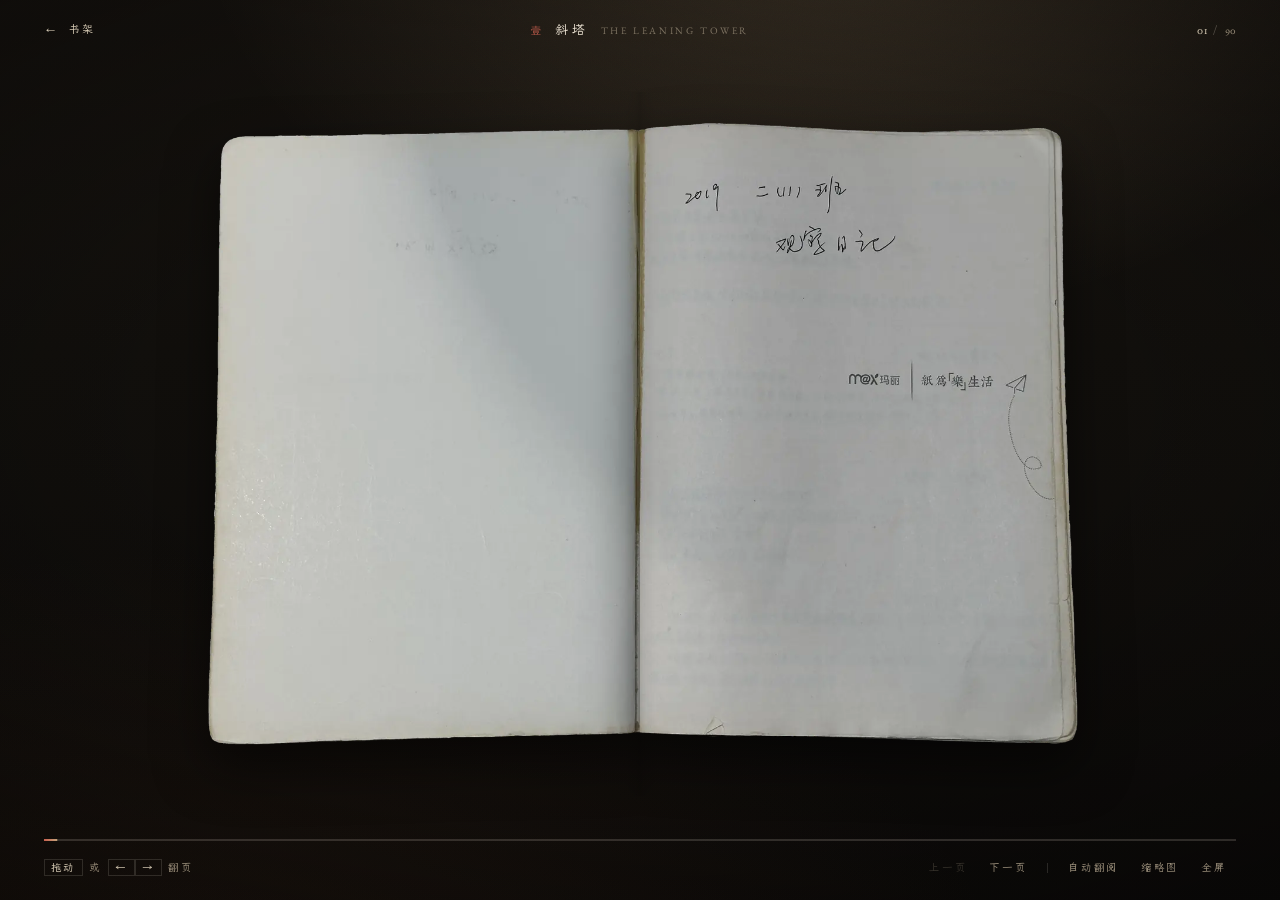
==== reader.html @ 5d22f6da "搭建两册观察日记的翻阅站 首页以书架形式陈列两本手写笔记本，阅读器用 CSS 3D「一叶翻面」 实现翻页：正面是本页右半、背面是下一页左半，支持拖拽、键盘、 触摸滑动与缩略图跳页。  - build_" ====
<!DOCTYPE html>
<html lang="zh-CN">
<head>
<meta charset="utf-8">
<meta name="viewport" content="width=device-width, initial-scale=1, viewport-fit=cover">
<title>翻阅 · 高中观察日记</title>
<meta name="theme-color" content="#0b0908">
<link rel="icon" href="data:image/svg+xml,%3Csvg xmlns='http://www.w3.org/2000/svg' viewBox='0 0 64 64'%3E%3Crect width='64' height='64' fill='%23b03a2c'/%3E%3Ctext x='32' y='42' font-family='Georgia,serif' font-size='26' fill='%23fdf3e7' text-anchor='middle'%3E311%3C/text%3E%3C/svg%3E">
<link rel="stylesheet" href="assets/css/base.css">
<link rel="stylesheet" href="assets/css/reader.css">
</head>
<body class="reader">

<div class="ambience ambience--reader" aria-hidden="true">
  <div class="ambience__lamp"></div>
  <div class="ambience__grain"></div>
  <div class="ambience__vignette"></div>
</div>

<header class="rbar">
  <a class="rback" href="index.html">
    <span class="rback__arrow" aria-hidden="true">←</span>
    <span>书架</span>
  </a>

  <div class="rtitle">
    <span class="rtitle__no num" id="bookNo">壹</span>
    <span class="rtitle__name" id="bookName">斜塔</span>
    <span class="rtitle__en" id="bookEn">The Leaning Tower</span>
  </div>

  <div class="rcount">
    <span class="num" id="pageNow">01</span>
    <span class="rcount__sep">/</span>
    <span class="num" id="pageTotal">90</span>
  </div>
</header>

<main class="stage" id="stage">
  <div class="rig" id="rig">
    <div class="book" id="book" tabindex="0" role="group" aria-roledescription="翻书" aria-label="跨页图像，可拖动翻页">
      <div class="panel panel--l" id="panelL"></div>
      <div class="panel panel--r" id="panelR"></div>
      <div class="leaf" id="leaf" hidden>
        <div class="leaf__face leaf__face--front" id="leafFront"></div>
        <div class="leaf__face leaf__face--back" id="leafBack"></div>
      </div>
      <div class="gutter" aria-hidden="true"></div>
    </div>

    <span class="edge edge--l" aria-hidden="true">←</span>
    <span class="edge edge--r" aria-hidden="true">→</span>
  </div>

  <p class="loadnote" id="loadnote" hidden>…</p>
  <p class="rotate-hint">横过来看，跨页更大</p>
</main>

<footer class="rfoot">
  <div class="bar" id="bar" role="slider" tabindex="0" aria-label="翻页进度" aria-valuemin="1" aria-valuemax="90" aria-valuenow="1">
    <div class="bar__track"><div class="bar__fill" id="barFill"></div></div>
  </div>

  <div class="rfoot__row">
    <p class="rhint">
      <span class="rhint__k">拖动</span> 或
      <span class="rhint__k">←</span><span class="rhint__k">→</span> 翻页
    </p>
    <div class="rtools">
      <button class="tool" id="btnPrev" aria-label="上一页">上一页</button>
      <button class="tool" id="btnNext" aria-label="下一页">下一页</button>
      <span class="rtools__sep" aria-hidden="true"></span>
      <button class="tool" id="btnAuto" aria-pressed="false">自动翻阅</button>
      <button class="tool" id="btnStrip" aria-pressed="false">缩略图</button>
      <button class="tool" id="btnFull" aria-pressed="false">全屏</button>
    </div>
  </div>
</footer>

<section class="strip" id="strip" hidden aria-label="缩略图">
  <div class="strip__inner">
    <div class="strip__head">
      <span class="strip__title">全部 <span class="num" id="stripCount">90</span> 个跨页</span>
      <button class="tool tool--plain" id="btnStripClose">收起</button>
    </div>
    <div class="strip__scroll" id="stripScroll"></div>
  </div>
</section>

<div class="toast" id="toast" hidden role="status"></div>

<div class="veil" id="veil">
  <div class="veil__inner">
    <span class="veil__no num" id="veilNo">壹</span>
    <span class="veil__title" id="veilTitle">斜塔</span>
    <span class="veil__line" aria-hidden="true"></span>
  </div>
</div>

<noscript>
  <p style="position:fixed;inset:auto 0 24px;text-align:center;color:#d8ccb6">
    这个阅览室需要 JavaScript 才能翻页。
  </p>
</noscript>

<script src="assets/js/books-data.js"></script>
<script src="assets/js/flipbook.js"></script>
<script src="assets/js/reader.js"></script>
</body>
</html>
---- assets/css/base.css ----
/* ==========================================================================
   base.css — 全站设计基底
   职责：设计变量、字体、重置、以及「暗房 / 纸」这一套共享氛围层。
   页面级布局分别在 home.css / reader.css 里，不在这里堆组件。
   ========================================================================== */

@font-face {
  font-family: "WenKai";
  src: url("../fonts/wenkai.woff2") format("woff2");
  font-weight: 300 500;
  font-style: normal;
  font-display: swap;
}

@font-face {
  font-family: "Garamond";
  src: url("../fonts/garamond.woff2") format("woff2");
  font-weight: 400 600;
  font-style: normal;
  font-display: swap;
}

:root {
  /* 暗房 */
  --room: #100e0b;
  --room-2: #17130e;
  --room-3: #221c15;

  /* 纸 */
  --paper: #f0e7d7;
  --paper-2: #d8ccb6;
  --paper-3: #9b8f7b;

  /* 朱砂与黄铜 */
  --seal: #b03a2c;
  --seal-soft: #c9604f;
  --brass: #c4a37a;

  --line: rgba(240, 231, 215, 0.14);
  --line-strong: rgba(240, 231, 215, 0.28);

  --font-cn: "WenKai", "LXGW WenKai", "Songti SC", "Noto Serif CJK SC", serif;
  --font-lat: "Garamond", "EB Garamond", Georgia, serif;

  --ease-out: cubic-bezier(0.16, 1, 0.3, 1);
  --ease-io: cubic-bezier(0.65, 0, 0.35, 1);
}

*,
*::before,
*::after {
  box-sizing: border-box;
}

html {
  -webkit-text-size-adjust: 100%;
}

body {
  margin: 0;
  min-height: 100svh;
  background: var(--room);
  color: var(--paper);
  font-family: var(--font-cn);
  font-weight: 300;
  font-synthesis: none;
  -webkit-font-smoothing: antialiased;
  text-rendering: optimizeLegibility;
  overflow-x: hidden;
}

img {
  display: block;
  max-width: 100%;
}

a {
  color: inherit;
  text-decoration: none;
}

button {
  font: inherit;
  color: inherit;
  background: none;
  border: 0;
  padding: 0;
  cursor: pointer;
}

:focus-visible {
  outline: 1px solid var(--brass);
  outline-offset: 6px;
}

::selection {
  background: var(--seal);
  color: var(--paper);
}

/* --- 氛围层：灯光 / 颗粒 / 暗角 --------------------------------------- */

.ambience {
  position: fixed;
  inset: 0;
  z-index: 0;
  pointer-events: none;
  overflow: hidden;
}

.ambience__lamp {
  position: absolute;
  inset: -20% -10% auto;
  height: 140%;
  background:
    radial-gradient(58% 46% at 62% 8%, rgba(255, 214, 158, 0.16), transparent 70%),
    radial-gradient(80% 60% at 20% 100%, rgba(120, 74, 40, 0.18), transparent 70%),
    linear-gradient(180deg, #17130f 0%, #100e0b 42%, #0b0908 100%);
}

.ambience__grain {
  position: absolute;
  inset: -50%;
  opacity: 0.22;
  mix-blend-mode: overlay;
  background-image: url("data:image/svg+xml,%3Csvg xmlns='http://www.w3.org/2000/svg' width='180' height='180'%3E%3Cfilter id='n'%3E%3CfeTurbulence type='fractalNoise' baseFrequency='0.85' numOctaves='3' stitchTiles='stitch'/%3E%3C/filter%3E%3Crect width='180' height='180' filter='url(%23n)' opacity='0.5'/%3E%3C/svg%3E");
}

.ambience__vignette {
  position: absolute;
  inset: 0;
  background: radial-gradient(120% 90% at 50% 45%, transparent 30%, rgba(0, 0, 0, 0.62) 100%);
}

/* --- 共享排版 -------------------------------------------------------- */

.eyebrow {
  margin: 0;
  display: flex;
  align-items: center;
  gap: 12px;
  font-family: var(--font-lat);
  font-size: 11px;
  letter-spacing: 0.34em;
  text-transform: uppercase;
  color: var(--paper-3);
}

.eyebrow::before {
  content: "";
  width: 34px;
  height: 1px;
  background: var(--line-strong);
}

.rule {
  height: 1px;
  background: var(--line);
  border: 0;
  margin: 0;
}

.num {
  font-family: var(--font-lat);
  font-variant-numeric: tabular-nums lining-nums;
  letter-spacing: 0.02em;
}

/* 朱砂印：站内唯一的高饱和色，只用在「班号」这一处。 */
.seal {
  display: grid;
  place-items: center;
  width: 46px;
  height: 46px;
  border: 1px solid rgba(255, 240, 230, 0.5);
  background: var(--seal);
  color: #fdf3e7;
  font-family: var(--font-lat);
  font-size: 15px;
  letter-spacing: 0.02em;
  box-shadow: 0 2px 14px rgba(176, 58, 44, 0.35);
  transform: rotate(-4deg);
}

/* 细微的入场：只给首屏需要交代顺序的元素用 */
@keyframes rise {
  from {
    opacity: 0;
    transform: translateY(18px);
  }
  to {
    opacity: 1;
    transform: none;
  }
}

@keyframes fade {
  from {
    opacity: 0;
  }
  to {
    opacity: 1;
  }
}

@media (prefers-reduced-motion: reduce) {
  *,
  *::before,
  *::after {
    animation-duration: 0.001ms !important;
    animation-iteration-count: 1 !important;
    transition-duration: 0.001ms !important;
  }
}
---- assets/css/reader.css ----
/* ==========================================================================
   reader.css — 阅览室：舞台、翻页、工具条、缩略图
   页面只保留一条主线：书在中间，其余控件都退到边缘。
   ========================================================================== */

body.reader {
  height: 100svh;
  overflow: hidden;
  display: flex;
  flex-direction: column;
  background: #0b0908;
}

/* --- 顶栏 ------------------------------------------------------------- */

.rbar {
  position: relative;
  z-index: 20;
  display: grid;
  grid-template-columns: 1fr auto 1fr;
  align-items: center;
  gap: 16px;
  padding: clamp(14px, 2.4vh, 26px) clamp(16px, 3.4vw, 46px);
  font-size: 11px;
  letter-spacing: 0.2em;
  color: var(--paper-3);
}

.rback {
  justify-self: start;
  display: inline-flex;
  align-items: center;
  gap: 9px;
  color: var(--paper-2);
  transition: color 0.35s;
}

.rback:hover {
  color: var(--paper);
}

.rback__arrow {
  font-family: var(--font-lat);
  font-size: 14px;
  transition: transform 0.4s var(--ease-out);
}

.rback:hover .rback__arrow {
  transform: translateX(-3px);
}

.rtitle {
  display: inline-flex;
  align-items: baseline;
  gap: 12px;
  color: var(--paper-2);
}

.rtitle__no {
  font-size: 10px;
  letter-spacing: 0.24em;
  color: var(--seal-soft);
}

.rtitle__name {
  font-size: 13px;
  letter-spacing: 0.28em;
  color: var(--paper);
}

.rtitle__en {
  font-family: var(--font-lat);
  font-size: 10px;
  letter-spacing: 0.26em;
  text-transform: uppercase;
  color: var(--paper-3);
  opacity: 0.75;
}

.rcount {
  justify-self: end;
  display: inline-flex;
  align-items: baseline;
  gap: 6px;
  font-size: 12px;
  color: var(--paper-2);
}

.rcount__sep {
  color: var(--line-strong);
}

#pageTotal {
  color: var(--paper-3);
  font-size: 11px;
}

/* --- 舞台 ------------------------------------------------------------- */

.stage::before {
  content: "";
  position: absolute;
  left: 50%;
  top: 47%;
  width: min(1240px, 98vw);
  aspect-ratio: 1.62;
  transform: translate(-50%, -50%);
  background: radial-gradient(50% 50% at 50% 50%, rgba(255, 205, 148, 0.14), transparent 66%);
  pointer-events: none;
  z-index: -1;
}

.stage {
  flex: 1;
  min-height: 0;
  position: relative;
  z-index: 10;
  display: grid;
  place-items: center;
  padding: 0 clamp(14px, 3vw, 40px);
}

.rig {
  --book-w: min(93vw, calc((100svh - 196px) * 1.3333));
  position: relative;
  width: var(--book-w);
  aspect-ratio: 4 / 3;
  perspective: 2400px;
  perspective-origin: 50% 46%;
  transition: width 0.5s var(--ease-out);
}

/* 缩略图抽起来时，把书缩小让位，别被盖住 */
body.strip-open .rig {
  --book-w: min(90vw, calc((100svh - 392px) * 1.3333));
}

.book {
  position: absolute;
  inset: 0;
  transform-style: preserve-3d;
  cursor: grab;
  touch-action: pan-y;
}

.book.is-dragging {
  cursor: grabbing;
}

.book.is-turning {
  cursor: grabbing;
}

.panel {
  position: absolute;
  top: 0;
  width: 50%;
  height: 100%;
  background-repeat: no-repeat;
  background-size: 200% 100%;
  filter: drop-shadow(0 22px 26px rgba(0, 0, 0, 0.55));
  transition: opacity 0.18s ease;
}

.panel--l {
  left: 0;
  background-position: left center;
}

.panel--r {
  left: 50%;
  background-position: right center;
}

.book.is-jumping .panel {
  opacity: 0;
}

/* 翻起的那一叶 */
.leaf {
  position: absolute;
  top: 0;
  left: 50%;
  width: 50%;
  height: 100%;
  transform-origin: left center;
  transform-style: preserve-3d;
  will-change: transform;
  pointer-events: none;
}

.leaf__face {
  position: absolute;
  inset: 0;
  background-repeat: no-repeat;
  background-size: 200% 100%;
  backface-visibility: hidden;
  -webkit-backface-visibility: hidden;
}

.leaf__face::after {
  content: "";
  position: absolute;
  inset: 0;
  opacity: calc(var(--shade, 0) * 0.62);
  pointer-events: none;
}

.leaf__face--front {
  background-position: right center;
}

.leaf__face--front::after {
  background: linear-gradient(90deg, rgba(0, 0, 0, 0.55), rgba(0, 0, 0, 0) 52%);
}

.leaf__face--back {
  background-position: left center;
  transform: rotateY(180deg);
}

.leaf__face--back::after {
  background: linear-gradient(270deg, rgba(0, 0, 0, 0.55), rgba(0, 0, 0, 0) 52%);
}

/* 书脊的折痕与压暗；翻页时随角度加深 */
.gutter {
  position: absolute;
  top: 0;
  left: 50%;
  width: 3.2%;
  height: 100%;
  transform: translateX(-50%);
  pointer-events: none;
  background: linear-gradient(90deg,
      transparent, rgba(0, 0, 0, 0.12) 38%, rgba(0, 0, 0, 0.24) 50%,
      rgba(0, 0, 0, 0.12) 62%, transparent);
  opacity: 0.42;
  mix-blend-mode: multiply;
}

/* 左右翻页提示 */
.edge {
  position: absolute;
  top: 50%;
  z-index: 2;
  display: grid;
  place-items: center;
  width: 40px;
  height: 64px;
  margin-top: -32px;
  font-family: var(--font-lat);
  font-size: 15px;
  color: var(--paper-2);
  border: 1px solid var(--line);
  background: rgba(16, 14, 11, 0.35);
  backdrop-filter: blur(2px);
  opacity: 0;
  transition: opacity 0.45s, transform 0.45s var(--ease-out), border-color 0.45s;
  pointer-events: none;
}

.edge--l {
  left: -56px;
  border-right: 0;
}

.edge--r {
  right: -56px;
  border-left: 0;
}

.rig:hover .edge {
  opacity: 0.8;
}

.rig:hover .edge--l {
  transform: translateX(-4px);
}

.rig:hover .edge--r {
  transform: translateX(4px);
}

.book.is-turning ~ .edge,
.book.is-dragging ~ .edge {
  opacity: 0;
}

.rotate-hint {
  display: none;
}

@media (max-width: 860px) and (orientation: portrait) {
  .rotate-hint {
    display: block;
    position: absolute;
    left: 50%;
    bottom: 8px;
    transform: translateX(-50%);
    margin: 0;
    white-space: nowrap;
    font-size: 10px;
    letter-spacing: 0.26em;
    color: var(--paper-3);
  }
}

.loadnote {
  position: absolute;
  left: 50%;
  bottom: 6px;
  transform: translateX(-50%);
  margin: 0;
  font-size: 10px;
  letter-spacing: 0.3em;
  color: var(--paper-3);
  animation: fade 0.6s ease both;
}

/* 到头了的回弹 */
@keyframes bumpL {
  0%, 100% { transform: translateX(0); }
  35% { transform: translateX(-16px); }
  70% { transform: translateX(5px); }
}

@keyframes bumpR {
  0%, 100% { transform: translateX(0); }
  35% { transform: translateX(16px); }
  70% { transform: translateX(-5px); }
}

.book.is-bump-prev {
  animation: bumpL 0.46s var(--ease-io);
}

.book.is-bump-next {
  animation: bumpR 0.46s var(--ease-io);
}

/* --- 底栏 ------------------------------------------------------------- */

.rfoot {
  position: relative;
  z-index: 20;
  padding: 0 clamp(16px, 3.4vw, 46px) clamp(14px, 2.2vh, 24px);
}

.bar {
  padding: 10px 0 8px;
  cursor: pointer;
}

.bar__track {
  position: relative;
  height: 2px;
  background: rgba(240, 231, 215, 0.16);
  transition: height 0.3s, background 0.3s;
}

.bar:hover .bar__track,
.bar:focus-visible .bar__track {
  height: 3px;
  background: rgba(240, 231, 215, 0.2);
}

.bar__fill {
  position: absolute;
  inset: 0 auto 0 0;
  width: 100%;
  background: linear-gradient(90deg, var(--seal-soft), var(--brass));
  transform: scaleX(0.01);
  transform-origin: left center;
  transition: transform 0.55s var(--ease-out);
}

.rfoot__row {
  display: flex;
  align-items: center;
  justify-content: space-between;
  gap: 18px;
  padding-top: 6px;
  font-size: 10.5px;
  letter-spacing: 0.18em;
  color: var(--paper-3);
}

.rhint {
  margin: 0;
}

.rhint__k {
  display: inline-block;
  padding: 1px 6px;
  border: 1px solid var(--line);
  color: var(--paper-2);
}

.rtools {
  display: flex;
  align-items: center;
  gap: 2px;
}

.rtools__sep {
  width: 1px;
  height: 10px;
  margin: 0 8px;
  background: var(--line);
}

.tool {
  position: relative;
  padding: 6px 10px;
  color: var(--paper-3);
  letter-spacing: 0.16em;
  transition: color 0.3s;
}

.tool::after {
  content: "";
  position: absolute;
  left: 10px;
  right: 10px;
  bottom: 2px;
  height: 1px;
  background: currentColor;
  transform: scaleX(0);
  transform-origin: left center;
  transition: transform 0.4s var(--ease-out);
}

.tool:hover {
  color: var(--paper);
}

.tool:hover::after {
  transform: scaleX(1);
}

.tool[aria-pressed="true"] {
  color: var(--brass);
}

.tool[aria-pressed="true"]::after {
  transform: scaleX(1);
}

.tool:disabled {
  opacity: 0.3;
  cursor: default;
}

.tool--plain::after {
  display: none;
}

/* --- 缩略图 ----------------------------------------------------------- */

.strip {
  position: fixed;
  left: 0;
  right: 0;
  bottom: 0;
  z-index: 40;
  background: rgba(12, 10, 8, 0.94);
  backdrop-filter: blur(14px);
  border-top: 1px solid var(--line);
  transform: translateY(0);
  animation: stripIn 0.45s var(--ease-out) both;
}

.strip[hidden] {
  display: none;
}

@keyframes stripIn {
  from { transform: translateY(100%); }
  to { transform: translateY(0); }
}

.strip__inner {
  padding: 14px clamp(14px, 3vw, 40px) 18px;
}

.strip__head {
  display: flex;
  align-items: baseline;
  justify-content: space-between;
  padding-bottom: 10px;
}

.strip__title {
  font-size: 10.5px;
  letter-spacing: 0.24em;
  color: var(--paper-3);
}

.strip__scroll {
  display: flex;
  gap: 8px;
  overflow-x: auto;
  overflow-y: hidden;
  padding-bottom: 8px;
  scrollbar-width: thin;
  scrollbar-color: var(--line-strong) transparent;
  scroll-behavior: smooth;
}

.strip__scroll::-webkit-scrollbar {
  height: 4px;
}

.strip__scroll::-webkit-scrollbar-thumb {
  background: var(--line-strong);
}

.thumb {
  flex: 0 0 auto;
  width: clamp(84px, 8vw, 118px);
  aspect-ratio: 4 / 3;
  padding: 0;
  border: 1px solid transparent;
  background-color: #1a1611;
  background-size: cover;
  background-position: center;
  opacity: 0.5;
  transition: opacity 0.3s, border-color 0.3s, transform 0.3s var(--ease-out);
}

.thumb:hover {
  opacity: 0.9;
  transform: translateY(-2px);
}

.thumb[aria-current="true"] {
  opacity: 1;
  border-color: var(--brass);
}

/* --- 提示 / 幕布 ------------------------------------------------------ */

.toast {
  position: fixed;
  left: 50%;
  bottom: 96px;
  z-index: 45;
  transform: translateX(-50%);
  padding: 10px 16px;
  font-size: 11px;
  letter-spacing: 0.14em;
  color: var(--paper);
  background: rgba(28, 22, 16, 0.95);
  border: 1px solid var(--line);
  animation: fade 0.3s ease both;
}

.veil {
  position: fixed;
  inset: 0;
  z-index: 60;
  display: grid;
  place-items: center;
  background: #0b0908;
  transition: opacity 0.7s ease, visibility 0.7s;
}

.veil.is-gone {
  opacity: 0;
  visibility: hidden;
  pointer-events: none;
}

.veil__inner {
  display: flex;
  flex-direction: column;
  align-items: center;
  gap: 16px;
}

.veil__no {
  font-size: 11px;
  color: var(--seal-soft);
  letter-spacing: 0.3em;
}

.veil__title {
  writing-mode: vertical-rl;
  font-size: clamp(26px, 3vw, 38px);
  letter-spacing: 0.34em;
  color: var(--paper-2);
}

.veil__line {
  width: 1px;
  height: 56px;
  background: linear-gradient(var(--line-strong), transparent);
  animation: veilLine 1.6s var(--ease-io) infinite;
}

@keyframes veilLine {
  0%, 100% { transform: scaleY(0.4); opacity: 0.4; }
  50% { transform: scaleY(1); opacity: 1; }
}

/* --- 窄屏 / 矮屏 ------------------------------------------------------ */

@media (max-width: 860px) {
  .rtitle__en {
    display: none;
  }

  .rfoot__row {
    flex-direction: column;
    align-items: flex-start;
    gap: 8px;
  }

  .rhint {
    display: none;
  }

  .rtools {
    width: 100%;
    justify-content: space-between;
  }

  .tool {
    padding: 8px 6px;
  }

  .rig {
    --book-w: min(96vw, calc((100svh - 232px) * 1.3333));
  }

  .edge {
    display: none;
  }
}

@media (max-height: 560px) {
  .rhint {
    display: none;
  }

  .rig {
    --book-w: min(90vw, calc((100svh - 150px) * 1.3333));
  }
}
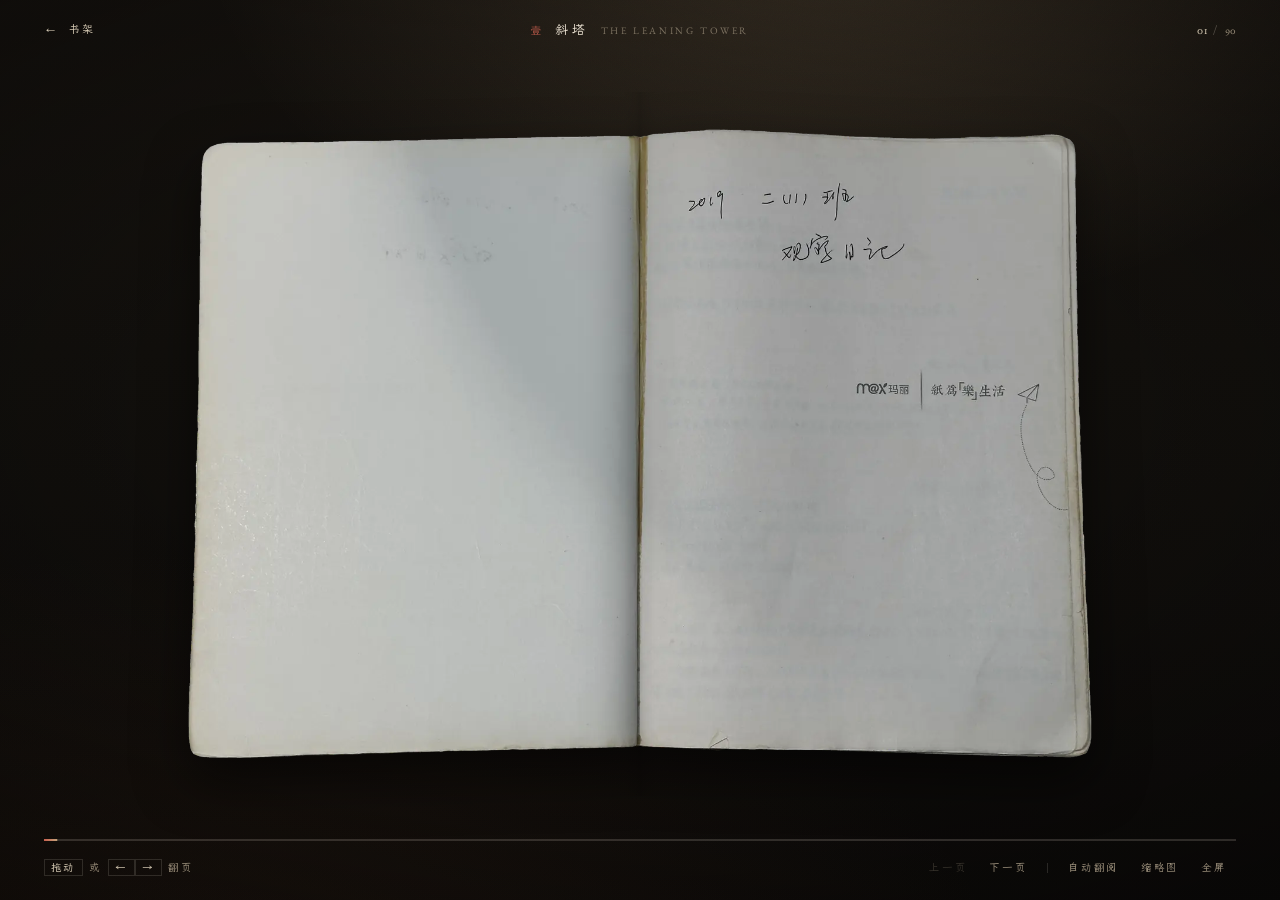
==== commit 28902fe0: "翻页时书脊钉死在画面中线 原来是 rotateY(a) translateZ(z)：translateZ 作用在旋转后的坐标系里，等于沿页面 法线平移，书脊会跟着走 z·sin(a)，最多偏 26px" ====
--- a/reader.html
+++ b/reader.html
@@ -41,11 +41,11 @@
     <div class="book" id="book" tabindex="0" role="group" aria-roledescription="翻书" aria-label="跨页图像，可拖动翻页">
       <div class="panel panel--l" id="panelL"></div>
       <div class="panel panel--r" id="panelR"></div>
+      <div class="gutter" aria-hidden="true"></div>
       <div class="leaf" id="leaf" hidden>
         <div class="leaf__face leaf__face--front" id="leafFront"></div>
         <div class="leaf__face leaf__face--back" id="leafBack"></div>
       </div>
-      <div class="gutter" aria-hidden="true"></div>
     </div>
 
     <span class="edge edge--l" aria-hidden="true">←</span>
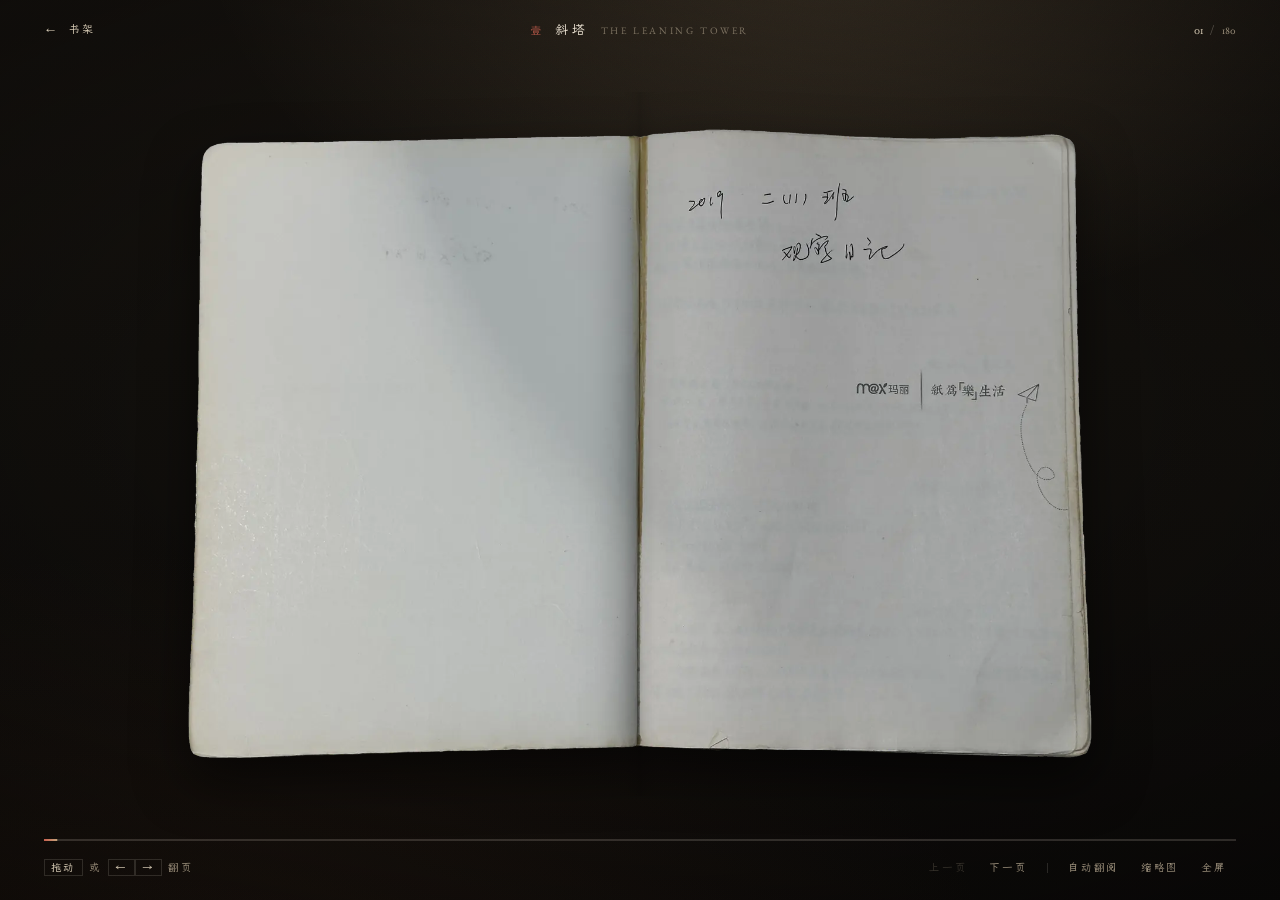
==== commit a5b0a711: "站点改名十一班观察日记，计量口径改为页 站名与班号：全站文案改「11班观察日记」，311 收敛为 11； 大标题写「十一」以避开竖排时数字侧倒，字体子集随之重跑。  计量口径：跨页改为页，按每张图左右" ====
--- a/reader.html
+++ b/reader.html
@@ -3,9 +3,9 @@
 <head>
 <meta charset="utf-8">
 <meta name="viewport" content="width=device-width, initial-scale=1, viewport-fit=cover">
-<title>翻阅 · 高中观察日记</title>
+<title>翻阅 · 11班观察日记</title>
 <meta name="theme-color" content="#0b0908">
-<link rel="icon" href="data:image/svg+xml,%3Csvg xmlns='http://www.w3.org/2000/svg' viewBox='0 0 64 64'%3E%3Crect width='64' height='64' fill='%23b03a2c'/%3E%3Ctext x='32' y='42' font-family='Georgia,serif' font-size='26' fill='%23fdf3e7' text-anchor='middle'%3E311%3C/text%3E%3C/svg%3E">
+<link rel="icon" href="data:image/svg+xml,%3Csvg xmlns='http://www.w3.org/2000/svg' viewBox='0 0 64 64'%3E%3Crect width='64' height='64' fill='%23b03a2c'/%3E%3Ctext x='32' y='42' font-family='Georgia,serif' font-size='26' fill='%23fdf3e7' text-anchor='middle'%3E11%3C/text%3E%3C/svg%3E">
 <link rel="stylesheet" href="assets/css/base.css">
 <link rel="stylesheet" href="assets/css/reader.css">
 </head>
@@ -32,13 +32,13 @@
   <div class="rcount">
     <span class="num" id="pageNow">01</span>
     <span class="rcount__sep">/</span>
-    <span class="num" id="pageTotal">90</span>
+    <span class="num" id="pageTotal">180</span>
   </div>
 </header>
 
 <main class="stage" id="stage">
   <div class="rig" id="rig">
-    <div class="book" id="book" tabindex="0" role="group" aria-roledescription="翻书" aria-label="跨页图像，可拖动翻页">
+    <div class="book" id="book" tabindex="0" role="group" aria-roledescription="翻书" aria-label="整页图像，可拖动翻页">
       <div class="panel panel--l" id="panelL"></div>
       <div class="panel panel--r" id="panelR"></div>
       <div class="gutter" aria-hidden="true"></div>
@@ -53,11 +53,11 @@
   </div>
 
   <p class="loadnote" id="loadnote" hidden>…</p>
-  <p class="rotate-hint">横过来看，跨页更大</p>
+  <p class="rotate-hint">横过来看，整页更大</p>
 </main>
 
 <footer class="rfoot">
-  <div class="bar" id="bar" role="slider" tabindex="0" aria-label="翻页进度" aria-valuemin="1" aria-valuemax="90" aria-valuenow="1">
+  <div class="bar" id="bar" role="slider" tabindex="0" aria-label="翻页进度" aria-valuemin="1" aria-valuemax="180" aria-valuenow="1">
     <div class="bar__track"><div class="bar__fill" id="barFill"></div></div>
   </div>
 
@@ -80,7 +80,7 @@
 <section class="strip" id="strip" hidden aria-label="缩略图">
   <div class="strip__inner">
     <div class="strip__head">
-      <span class="strip__title">全部 <span class="num" id="stripCount">90</span> 个跨页</span>
+      <span class="strip__title">全部 <span class="num" id="stripCount">180</span> 页</span>
       <button class="tool tool--plain" id="btnStripClose">收起</button>
     </div>
     <div class="strip__scroll" id="stripScroll"></div>
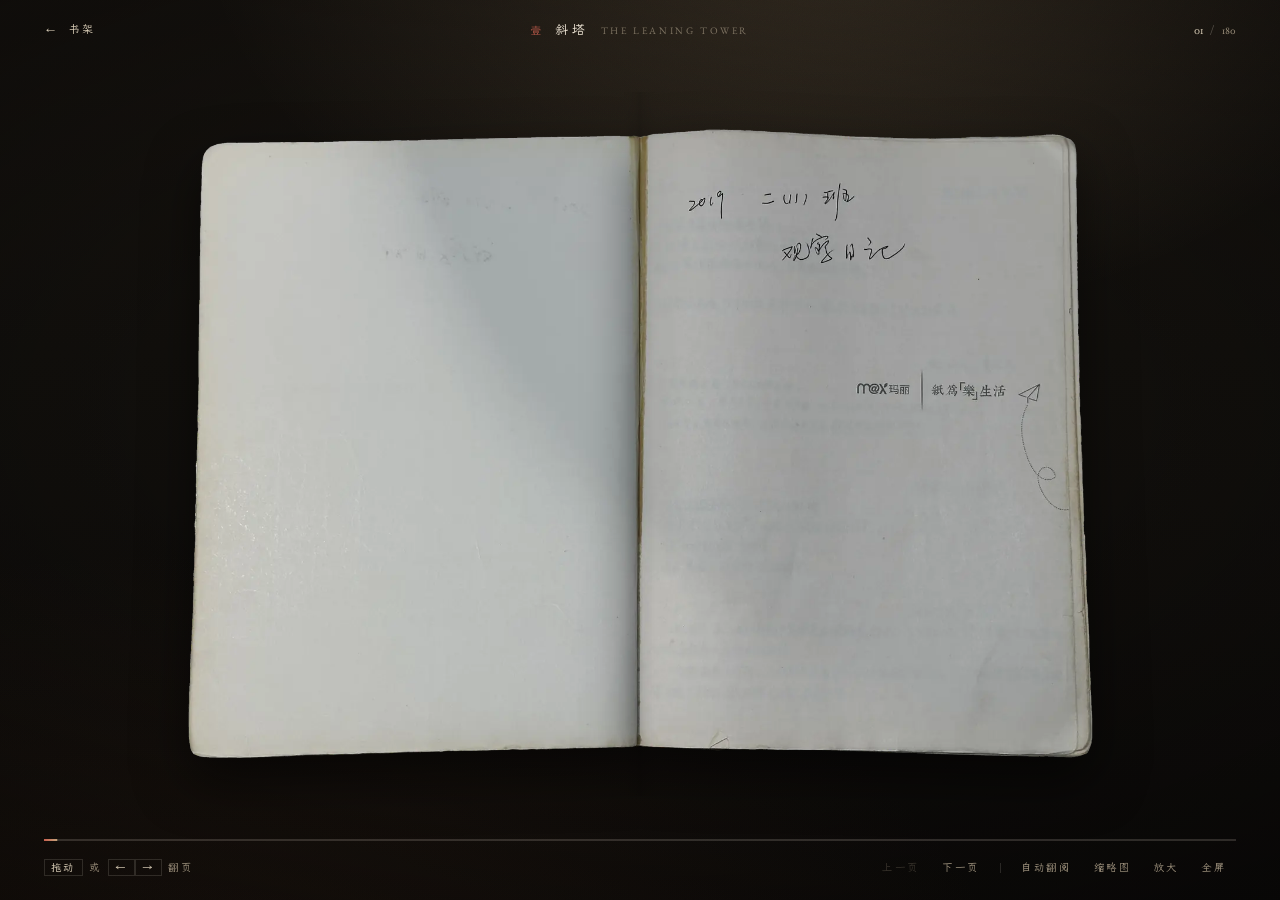
==== commit c308853d: "阅读器加放大查阅：放大后暂停翻页，可平移缩放看细节 底栏新增「放大」按钮（快捷键 z），点一次到 2 倍，范围 1-4 倍；放大态 按住拖动平移、滚轮或双指围绕光标缩放，缩回 1 倍自动退出，Esc " ====
--- a/reader.html
+++ b/reader.html
@@ -3,7 +3,7 @@
 <head>
 <meta charset="utf-8">
 <meta name="viewport" content="width=device-width, initial-scale=1, viewport-fit=cover">
-<title>翻阅 · 11班观察日记</title>
+<title>观察日记</title>
 <meta name="theme-color" content="#0b0908">
 <link rel="icon" href="data:image/svg+xml,%3Csvg xmlns='http://www.w3.org/2000/svg' viewBox='0 0 64 64'%3E%3Crect width='64' height='64' fill='%23b03a2c'/%3E%3Ctext x='32' y='42' font-family='Georgia,serif' font-size='26' fill='%23fdf3e7' text-anchor='middle'%3E11%3C/text%3E%3C/svg%3E">
 <link rel="stylesheet" href="assets/css/base.css">
@@ -72,6 +72,7 @@
       <span class="rtools__sep" aria-hidden="true"></span>
       <button class="tool" id="btnAuto" aria-pressed="false">自动翻阅</button>
       <button class="tool" id="btnStrip" aria-pressed="false">缩略图</button>
+      <button class="tool" id="btnZoom" aria-pressed="false" aria-label="放大查看细节">放大</button>
       <button class="tool" id="btnFull" aria-pressed="false">全屏</button>
     </div>
   </div>
@@ -105,6 +106,7 @@
 
 <script src="assets/js/books-data.js"></script>
 <script src="assets/js/flipbook.js"></script>
+<script src="assets/js/zoom.js"></script>
 <script src="assets/js/reader.js"></script>
 </body>
 </html>
--- a/assets/css/reader.css
+++ b/assets/css/reader.css
@@ -604,6 +604,43 @@
   50% { transform: scaleY(1); opacity: 1; }
 }
 
+/* --- 放大查阅 --------------------------------------------------------- */
+/* 放大只改 .rig 的 transform：书体布局、页号、进度都不动，翻页由 JS 锁死。 */
+
+.rig {
+  will-change: transform;
+}
+
+body.is-zoomed .book {
+  cursor: grab;
+  touch-action: none;
+}
+
+.rig.is-panning .book,
+body.is-zoomed .book.is-panning {
+  cursor: grabbing;
+}
+
+body.is-zoomed .edge,
+body.is-zoomed .rotate-hint,
+body.is-zoomed .rhint {
+  display: none;
+}
+
+body.is-zoomed .bar {
+  opacity: 0.3;
+  pointer-events: none;
+}
+
+/* 放大后书页会顶到顶栏底栏底下，给两条渐变遮罩保证文字仍然可读 */
+body.is-zoomed .rbar {
+  background: linear-gradient(to bottom, rgba(11, 9, 8, 0.94), rgba(11, 9, 8, 0));
+}
+
+body.is-zoomed .rfoot {
+  background: linear-gradient(to top, rgba(11, 9, 8, 0.96), rgba(11, 9, 8, 0));
+}
+
 /* --- 窄屏 / 矮屏 ------------------------------------------------------ */
 
 @media (max-width: 860px) {
